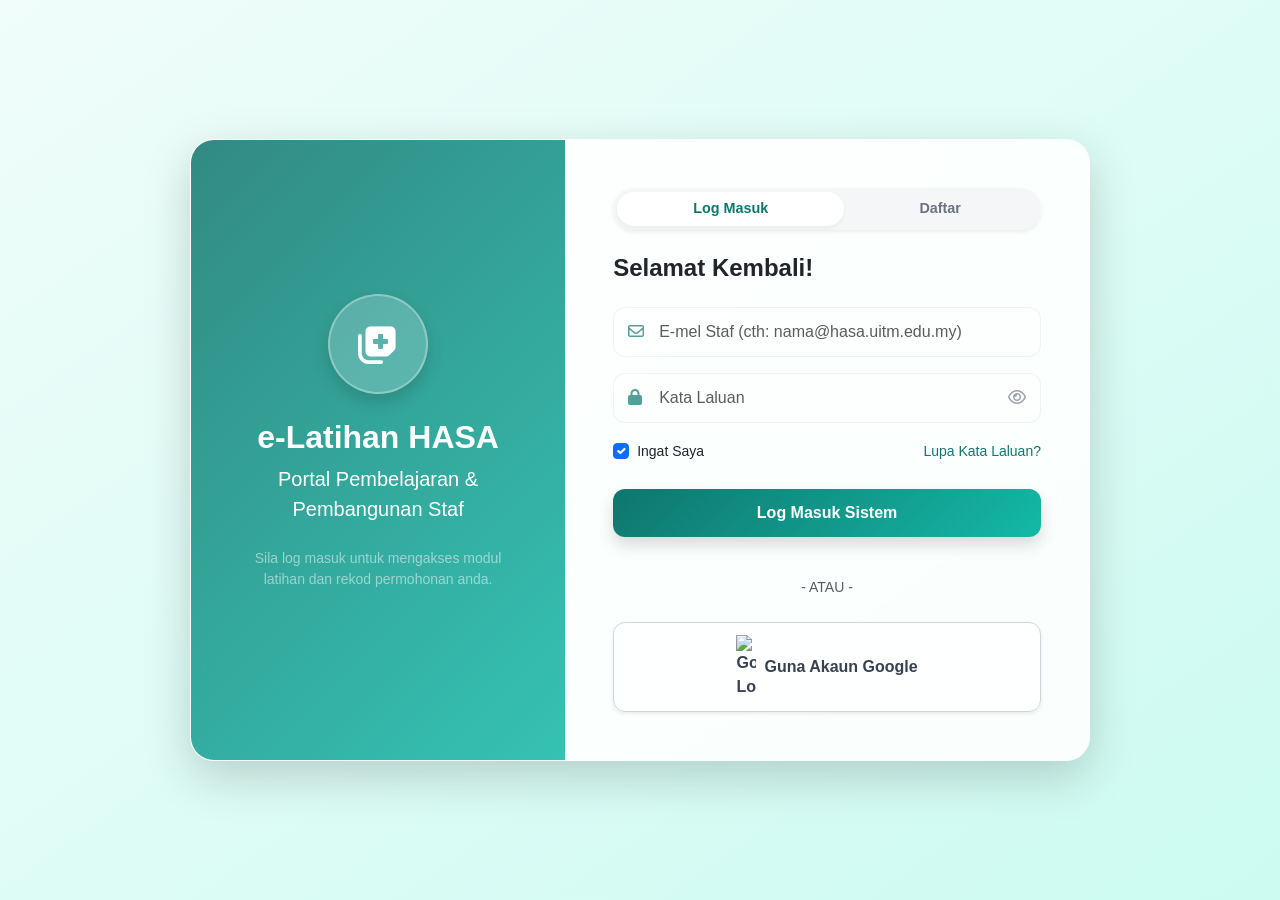
==== index.html @ 43f08a1a "Sistem Web Staf Siap 100%" ====
<!DOCTYPE html>
<html lang="en">
<head>
    <meta charset="UTF-8">
    <meta name="viewport" content="width=device-width, initial-scale=1.0">
    <title>e-Latihan | Log Masuk Staf</title>
    <link href="https://cdn.jsdelivr.net/npm/bootstrap@5.3.0/dist/css/bootstrap.min.css" rel="stylesheet">
    <link rel="stylesheet" href="https://cdnjs.cloudflare.com/ajax/libs/font-awesome/6.4.0/css/all.min.css">
    
    <link rel="stylesheet" href="css/index.css">
</head>
<body>

    <div id="particles-js"></div>
    <div class="admin-login-container shadow-lg my-auto mx-auto">
        <div class="row g-0 h-100">
            
            <div class="col-md-5 left-intro-section d-flex flex-column justify-content-center align-items-center text-center p-5 text-white">
                <div class="logo-circle-large mb-4 shadow">
                    <i class="fa-solid fa-notes-medical fs-1"></i>
                </div>
                <h2 class="fw-bold mb-2">e-Latihan HASA</h2>
                <p class="lead mb-4">Portal Pembelajaran & Pembangunan Staf</p>
                <p class="small text-white-50">Sila log masuk untuk mengakses modul latihan dan rekod permohonan anda.</p>
            </div>

            <div class="col-md-7 right-form-section p-4 p-md-5 bg-white-glass">
                
                <div class="d-md-none text-center mb-4">
                     <h3 class="fw-bold text-dark">e-Latihan</h3>
                </div>

                <div class="d-flex justify-content-center mb-4">
                    <div class="btn-group w-100 toggle-group shadow-sm" role="group">
                        <button type="button" class="btn btn-toggle active" id="btnLoginToggle" onclick="showLogin()">Log Masuk</button>
                        <button type="button" class="btn btn-toggle" id="btnSignupToggle" onclick="showSignup()">Daftar</button>
                    </div>
                </div>

                <form id="loginForm">
                    <h4 class="fw-bold text-dark mb-4">Selamat Kembali!</h4>
                    <div class="mb-3 input-group-custom">
                        <span class="input-icon"><i class="fa-regular fa-envelope"></i></span>
                        <input type="email" class="form-control" placeholder="E-mel Staf (cth: nama@hasa.uitm.edu.my)" required>
                    </div>
                    <div class="mb-3 input-group-custom">
        <span class="input-icon"><i class="fa-solid fa-lock"></i></span>
        <input type="password" class="form-control" id="loginPassword" placeholder="Kata Laluan" required>
        <span class="password-toggle-icon" onclick="togglePassword('loginPassword', 'loginEyeIcon')">
            <i class="fa-regular fa-eye" id="loginEyeIcon"></i>
        </span>
    </div>
    <div class="d-flex justify-content-between align-items-center mb-4">
        <div class="form-check">
            <input class="form-check-input" type="checkbox" id="rememberMe" checked>
            <label class="form-check-label small" for="rememberMe">Ingat Saya</label>
        </div>
        <a href="#" class="text-decoration-none small forgot-link" onclick="forgotPassword()">Lupa Kata Laluan?</a>
    </div>
                    <button type="submit" class="btn btn-primary-custom w-100 mb-3 shadow">Log Masuk Sistem</button>
                </form>

                <form id="signupForm" class="d-none">
                    <h4 class="fw-bold text-dark mb-4">Pendaftaran Staf Baru</h4>
                    <div class="mb-3 input-group-custom">
                        <span class="input-icon"><i class="fa-regular fa-user"></i></span>
                        <input type="text" class="form-control" placeholder="Nama Penuh (Seperti dalam IC)" required>
                    </div>
                    <div class="mb-3 input-group-custom">
                        <span class="input-icon"><i class="fa-regular fa-envelope"></i></span>
                        <input type="email" class="form-control" placeholder="E-mel Rasmi Staf" required>
                    </div>
                    <div class="mb-3 input-group-custom">
                        <span class="input-icon"><i class="fa-solid fa-id-badge"></i></span>
                        <input type="text" class="form-control" placeholder="No. Pekerja / Staf ID" required>
                    </div>
                    <div class="mb-4 input-group-custom">
        <span class="input-icon"><i class="fa-solid fa-lock"></i></span>
        <input type="password" class="form-control" id="signupPassword" placeholder="Cipta Kata Laluan Kukuh" required>
        <span class="password-toggle-icon" onclick="togglePassword('signupPassword', 'signupEyeIcon')">
            <i class="fa-regular fa-eye" id="signupEyeIcon"></i>
        </span>
    </div>
                    <button type="submit" class="btn btn-primary-custom w-100 mb-3 shadow">Daftar Akaun</button>
                </form>

                <div class="my-4 text-center text-muted small">
                    - ATAU -
                </div>
                <button class="btn btn-google w-100 shadow-sm d-flex align-items-center justify-content-center">
                    <img src="https://cdn-icons-png.flaticon.com/512/2991/2991148.png" alt="Google Logo" width="20" class="me-2">
                    Guna Akaun Google
                </button>
            </div>
        </div>
    </div>

    <script src="https://cdn.jsdelivr.net/npm/particles.js@2.0.0/particles.min.js"></script>
    
    <script src="https://cdn.jsdelivr.net/npm/sweetalert2@11"></script>

    <script src="https://www.gstatic.com/firebasejs/8.10.1/firebase-app.js"></script>
    <script src="https://www.gstatic.com/firebasejs/8.10.1/firebase-auth.js"></script>
    <script src="https://www.gstatic.com/firebasejs/8.10.1/firebase-firestore.js"></script>

    <script src="js/firebase-config.js"></script>

    <script src="js/index.js"></script>
</body>
</html>
---- css/index.css ----
/* Warna Tema Korporat/Hospital */
:root {
    --primary-green: #0f766e; /* Emerald / Teal Gelap (HASA) */
    --secondary-green: #14b8a6;
    --light-green-bg: #ecfdf5;
    --text-dark: #1f2937;
    --gray-light: #f3f4f6;
}

body {
    font-family: 'Segoe UI', Tahoma, Geneva, Verdana, sans-serif;
    display: flex;
    justify-content: center;
    align-items: center;
    min-height: 100vh;
    overflow-x: hidden; /* Elak scroll tepi */
    position: relative;
    background-color: var(--light-green-bg); /* Warna sandaran */
    padding: 20px; /* Ruang sikit di tepi untuk mobile */
}

/* --- SETTING PARTICLES BACKGROUND --- */
#particles-js {
    position: absolute;
    width: 100%;
    height: 100%;
    top: 0;
    left: 0;
    /* Latar belakang gradient hijau lembut di belakang particles */
    background-image: linear-gradient(to bottom right, #f0fdfa, #ccfbf1);
    background-repeat: no-repeat;
    background-size: cover;
    z-index: -1;
}


/* =================================================================
   KOTAK LOGIN GAYA ADMIN + GLASSMORPHISM (KACA) SEBENAR
================================================================= */
.admin-login-container {
    width: 100%;
    max-width: 900px; /* LEBARKAN KOTAK SEPERTI ADMIN */
    border-radius: 24px;
    overflow: hidden; /* Supaya bucu bulat tak terkeluar */
    z-index: 1;
    
    /* --- RAHSIA EFEK KACA --- */
    /* 1. Warna putih yang lebih lutsinar (0.6 sahaja) */
    background-color: rgba(255, 255, 255, 0.6); 
    /* 2. Blur yang kuat pada background di belakangnya */
    backdrop-filter: blur(20px); 
    -webkit-backdrop-filter: blur(20px);
    /* 3. Border putih nipis dan tajam */
    border: 1px solid rgba(255, 255, 255, 0.5);
    /* 4. Bayang lembut untuk efek terapung */
    box-shadow: 0 20px 40px rgba(0, 0, 0, 0.1);
}

/* --- Bahagian Kiri (Intro Hijau) --- */
.left-intro-section {
    /* Gradient hijau HASA yang agak lutsinar juga */
    background: linear-gradient(135deg, rgba(15, 118, 110, 0.85), rgba(20, 184, 166, 0.85));
    position: relative;
}

/* --- Bahagian Kanan (Form Putih Kaca) --- */
.bg-white-glass {
    /* Bahagian form lebih putih sikit supaya teks jelas dibaca */
    background-color: rgba(255, 255, 255, 0.7); 
}


/* Logo Besar di Kiri */
.logo-circle-large {
    width: 100px;
    height: 100px;
    background: rgba(255, 255, 255, 0.2); /* Logo pun lutsinar */
    border-radius: 50%;
    display: flex;
    align-items: center;
    justify-content: center;
    border: 2px solid rgba(255,255,255,0.3);
}

/* Butang Toggle (Login / Daftar) */
.toggle-group {
    background-color: rgba(243, 244, 246, 0.8);
    border-radius: 30px;
    padding: 4px;
}

.btn-toggle {
    border-radius: 25px !important;
    color: #6b7280;
    font-weight: 600;
    font-size: 0.9rem;
    border: none;
    transition: all 0.3s ease;
}

.btn-toggle.active {
    background-color: #ffffff;
    color: var(--primary-green);
    box-shadow: 0 2px 4px rgba(0,0,0,0.05);
}

/* Input Fields Custom */
.input-group-custom {
    position: relative;
}

.input-icon {
    position: absolute;
    left: 15px;
    top: 50%;
    transform: translateY(-50%);
    color: var(--primary-green);
    z-index: 10;
    opacity: 0.7;
}

.password-toggle-icon {
    position: absolute;
    right: 15px;
    top: 50%;
    transform: translateY(-50%);
    color: #9ca3af;
    cursor: pointer; /* Tukar cursor jadi jari bila hover */
    z-index: 10;
    transition: color 0.3s;
}

.password-toggle-icon:hover {
    color: var(--primary-green);
}

/* Supaya teks yang ditaip tak tertindih dengan ikon mata di kanan */
.input-group-custom .form-control {
    padding-right: 45px; 
}

.input-group-custom .form-control {
    padding-left: 45px;
    border-radius: 12px;
    padding-top: 12px;
    padding-bottom: 12px;
    /* Input field pun kaca juga */
    border: 1px solid rgba(229, 231, 235, 0.5);
    background-color: rgba(255, 255, 255, 0.5); 
    transition: all 0.3s;
}

.input-group-custom .form-control:focus {
    border-color: var(--primary-green);
    box-shadow: 0 0 0 0.2rem rgba(15, 118, 110, 0.15);
    background-color: rgba(255, 255, 255, 0.9);
}

/* Butang Utama */
.btn-primary-custom {
    background: linear-gradient(135deg, var(--primary-green), var(--secondary-green));
    color: white;
    border-radius: 12px;
    padding: 12px;
    font-weight: 600;
    border: none;
    transition: all 0.3s;
}

.btn-primary-custom:hover {
    filter: brightness(1.1);
    transform: translateY(-2px);
    box-shadow: 0 4px 12px rgba(15, 118, 110, 0.3);
}

.btn-google {
    background-color: rgba(255, 255, 255, 0.8);
    border: 1px solid #d1d5db;
    color: #374151;
    border-radius: 12px;
    padding: 12px;
    font-weight: 600;
    transition: all 0.3s;
}

.btn-google:hover {
    background-color: #ffffff;
    border-color: #9ca3af;
}

.forgot-link {
    color: var(--primary-green);
    font-weight: 500;
    transition: color 0.3s;
}
.forgot-link:hover {
    color: var(--secondary-green);
    text-decoration: underline;
}

/* ================= RESPONSIVE (UNTUK PHONE) ================= */
/* Bila buka di phone, kita susun balik jadi memanjang ke bawah */
@media (max-width: 768px) {
    .left-intro-section {
        padding: 30px !important;
        /* Di phone, bahagian hijau ni jadi header kat atas */
    }
    .logo-circle-large {
        width: 70px;
        height: 70px;
    }
    .left-intro-section h2 { font-size: 1.5rem; }
    
    /* INI BARIS YANG DIBETULKAN 👇 */
    .left-intro-section .lead { font-size: 1rem; margin-bottom: 0; } 
    
    .left-intro-section .small { display: none; } /* Sorok teks panjang di phone */
    
    .right-form-section {
        padding: 30px 20px !important;
    }
}

/* ==========================================
   SEMBUNYIKAN IKON MATA DEFAULT BROWSER (EDGE/IE)
================================================= */
input[type="password"]::-ms-reveal,
input[type="password"]::-ms-clear {
    display: none;
}

input[type="password"]::-webkit-credentials-auto-fill-button {
    visibility: hidden;
    display: none !important;
    pointer-events: none;
}
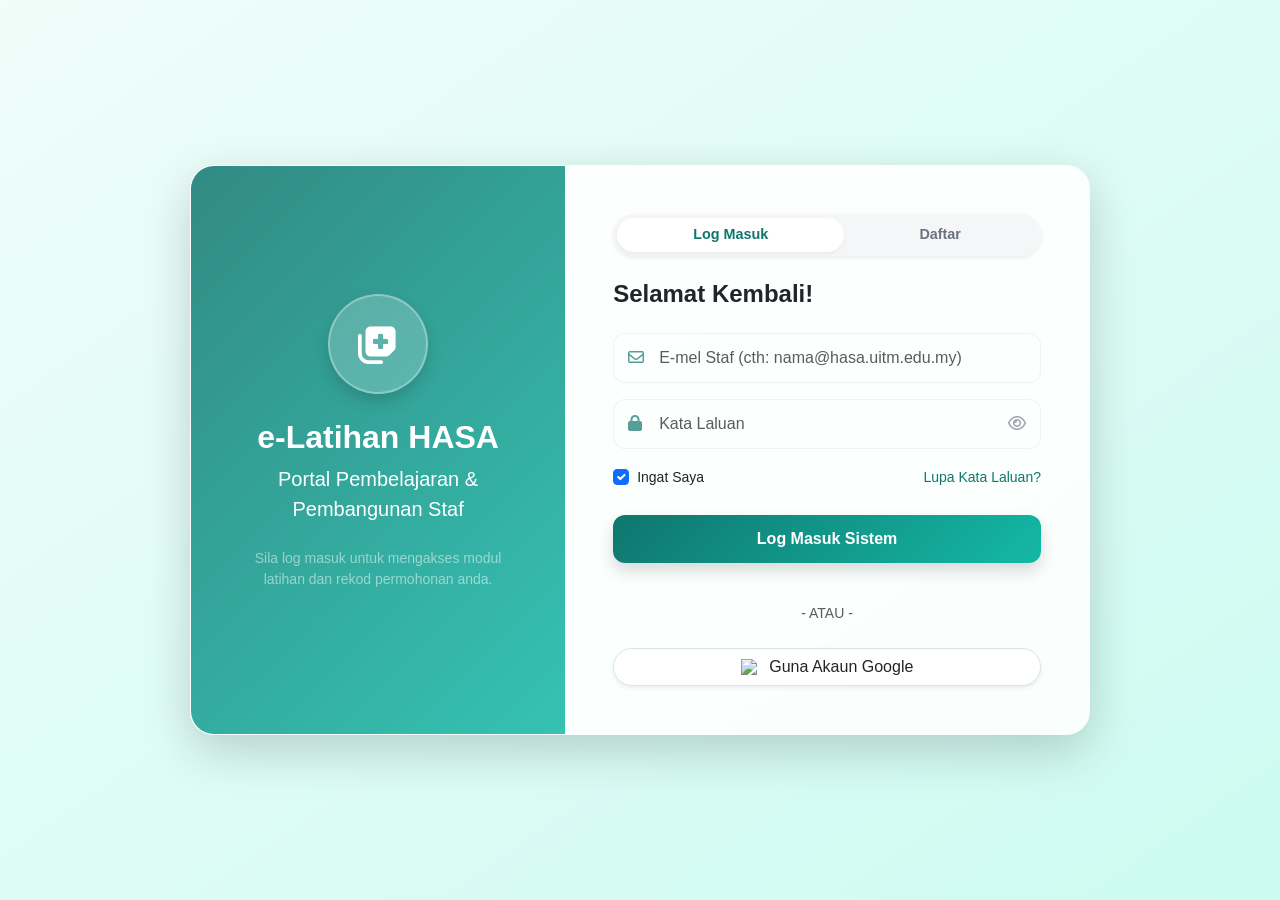
==== commit 0ada8af3: "Update fungsi Google Login" ====
--- a/index.html
+++ b/index.html
@@ -87,9 +87,8 @@
                 <div class="my-4 text-center text-muted small">
                     - ATAU -
                 </div>
-                <button class="btn btn-google w-100 shadow-sm d-flex align-items-center justify-content-center">
-                    <img src="https://cdn-icons-png.flaticon.com/512/2991/2991148.png" alt="Google Logo" width="20" class="me-2">
-                    Guna Akaun Google
+                <button type="button" class="btn w-100 rounded-pill shadow-sm bg-white border" onclick="logMasukGoogle()">
+                    <img src="https://upload.wikimedia.org/wikipedia/commons/c/c1/Google_%22G%22_logo.svg" width="20" class="me-2"> Guna Akaun Google
                 </button>
             </div>
         </div>
